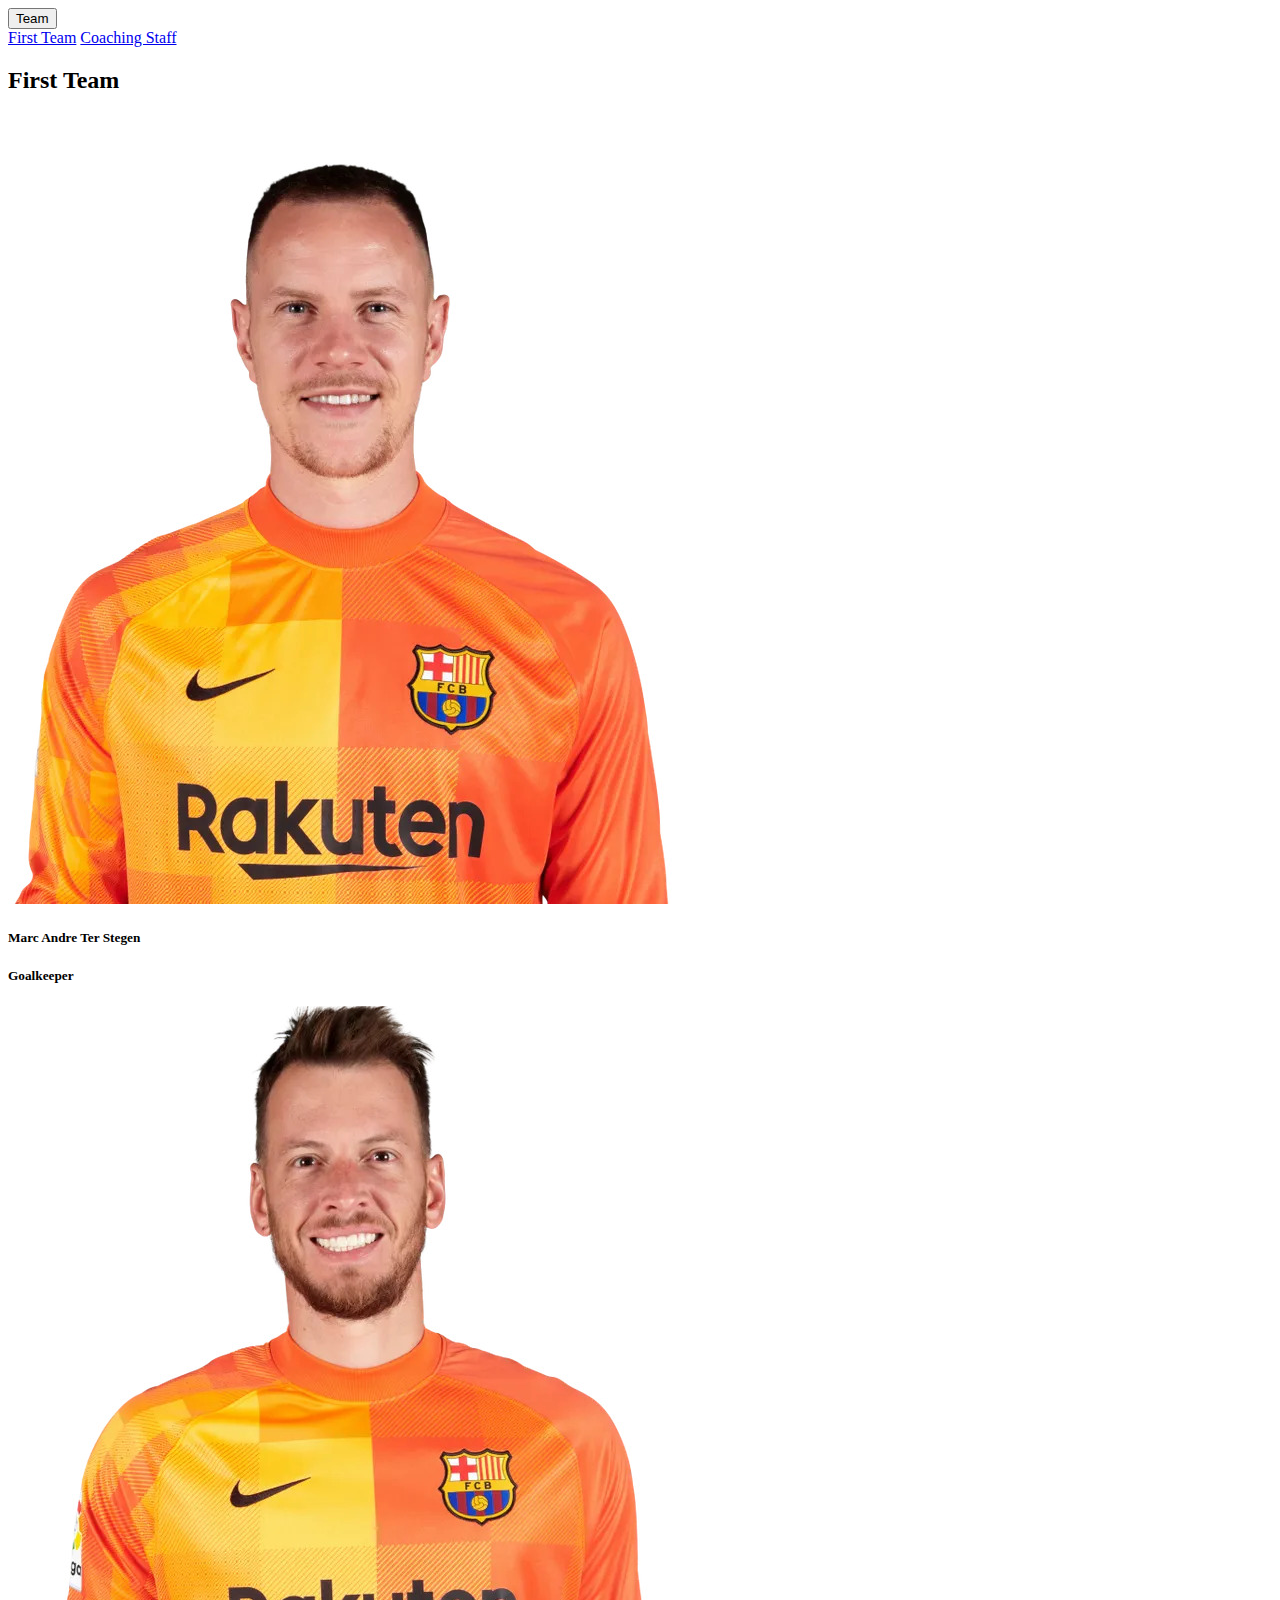
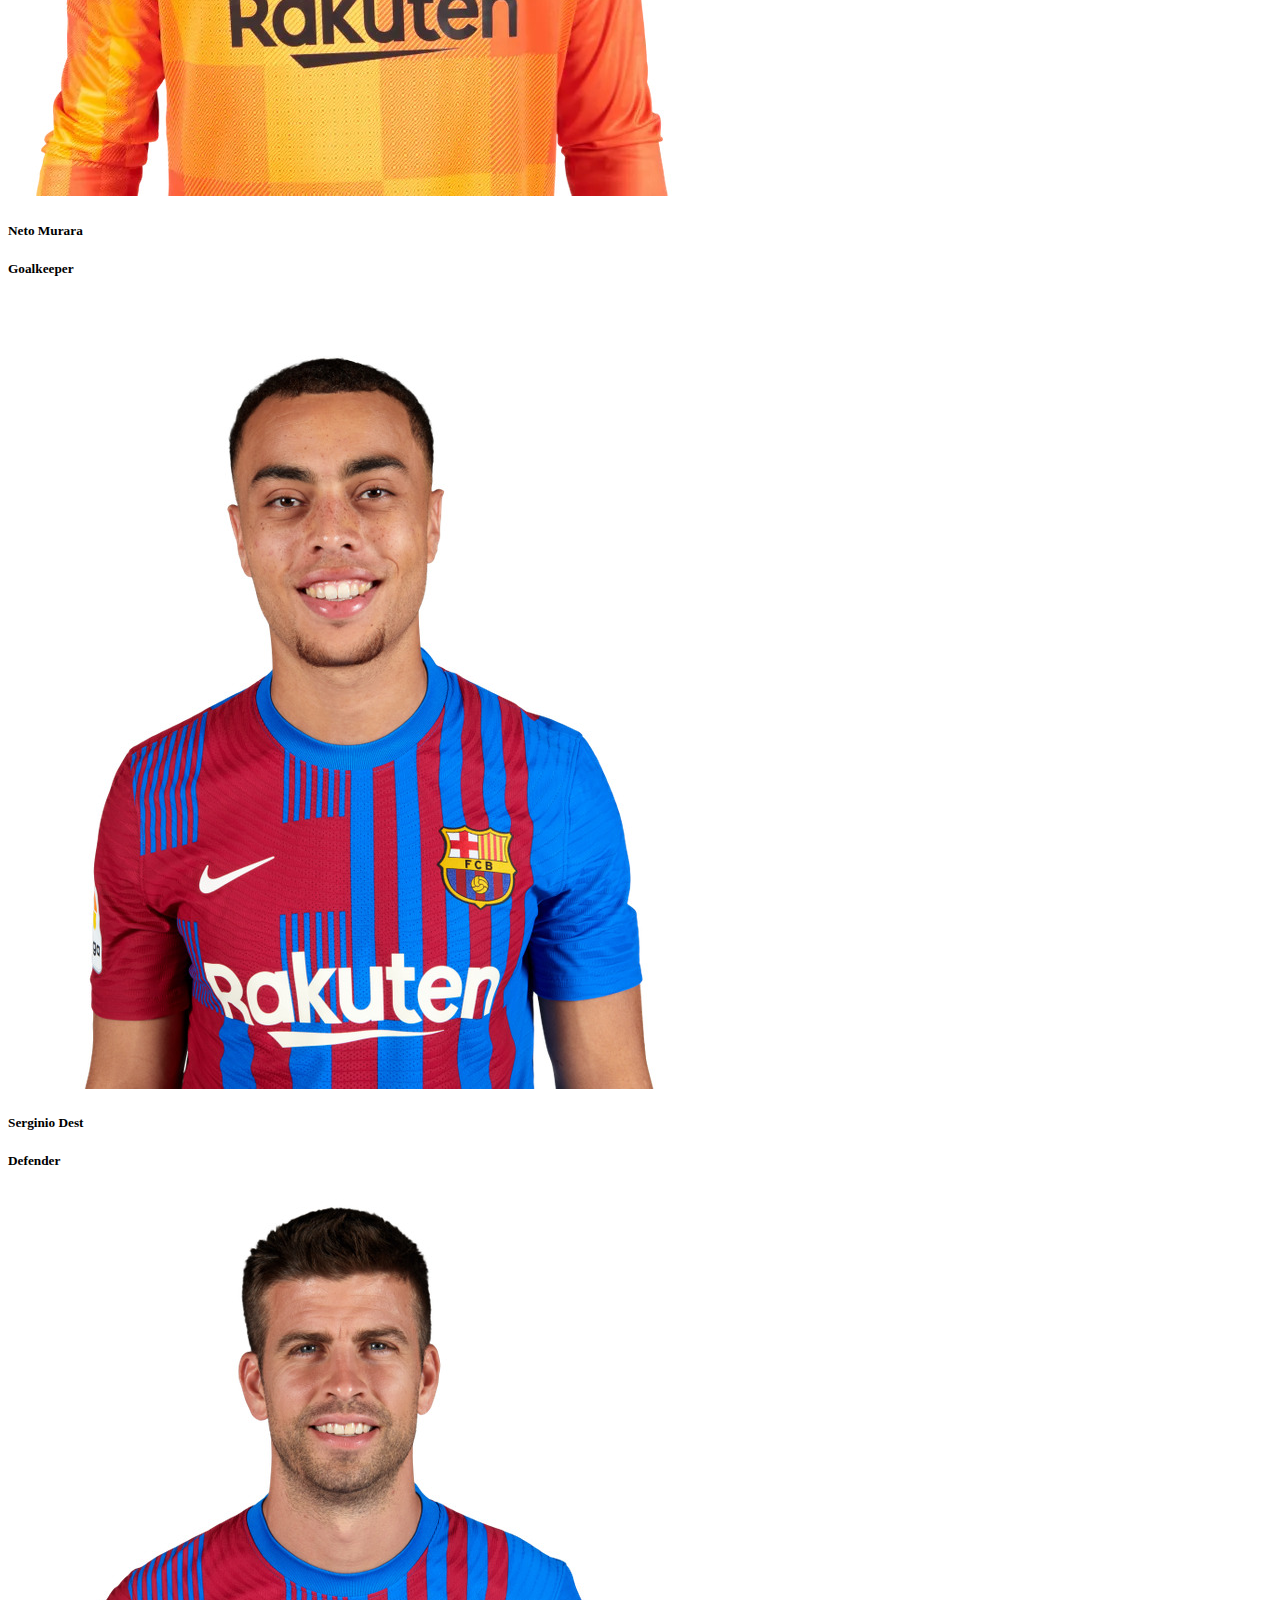
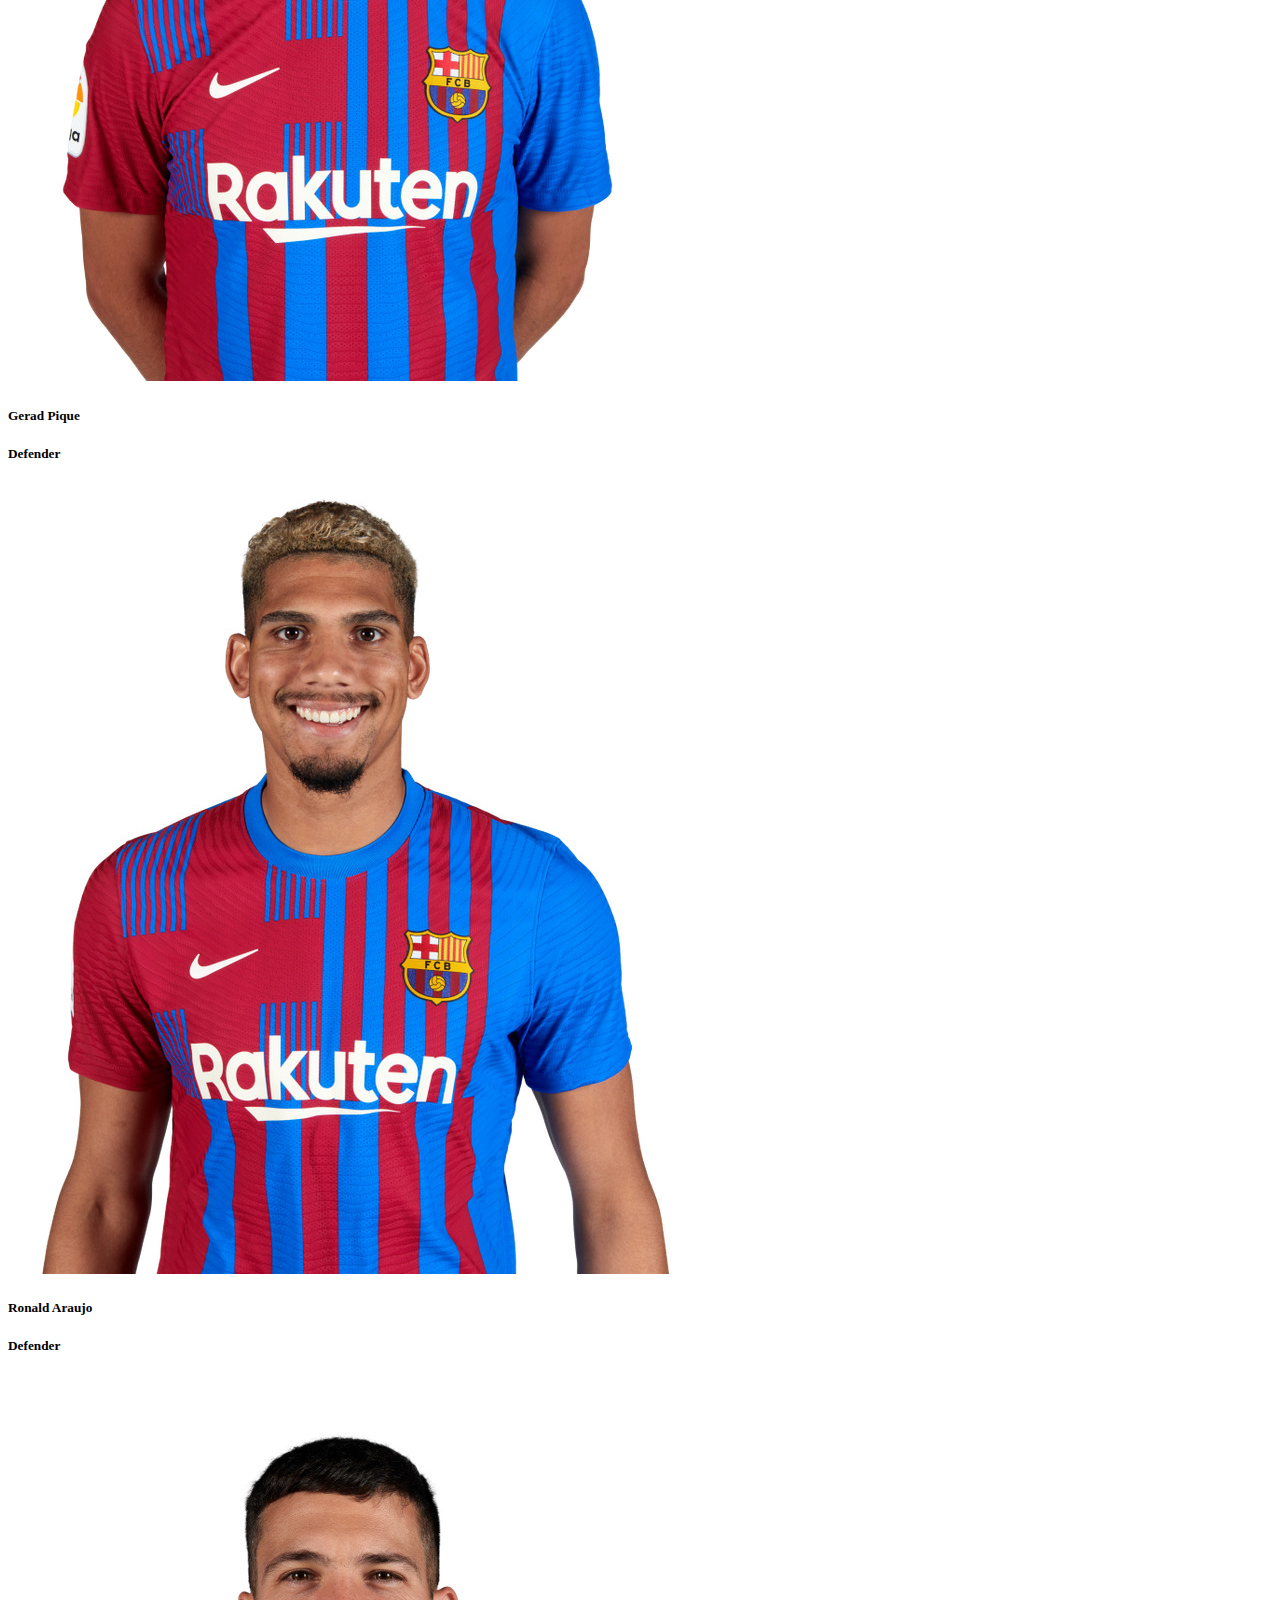
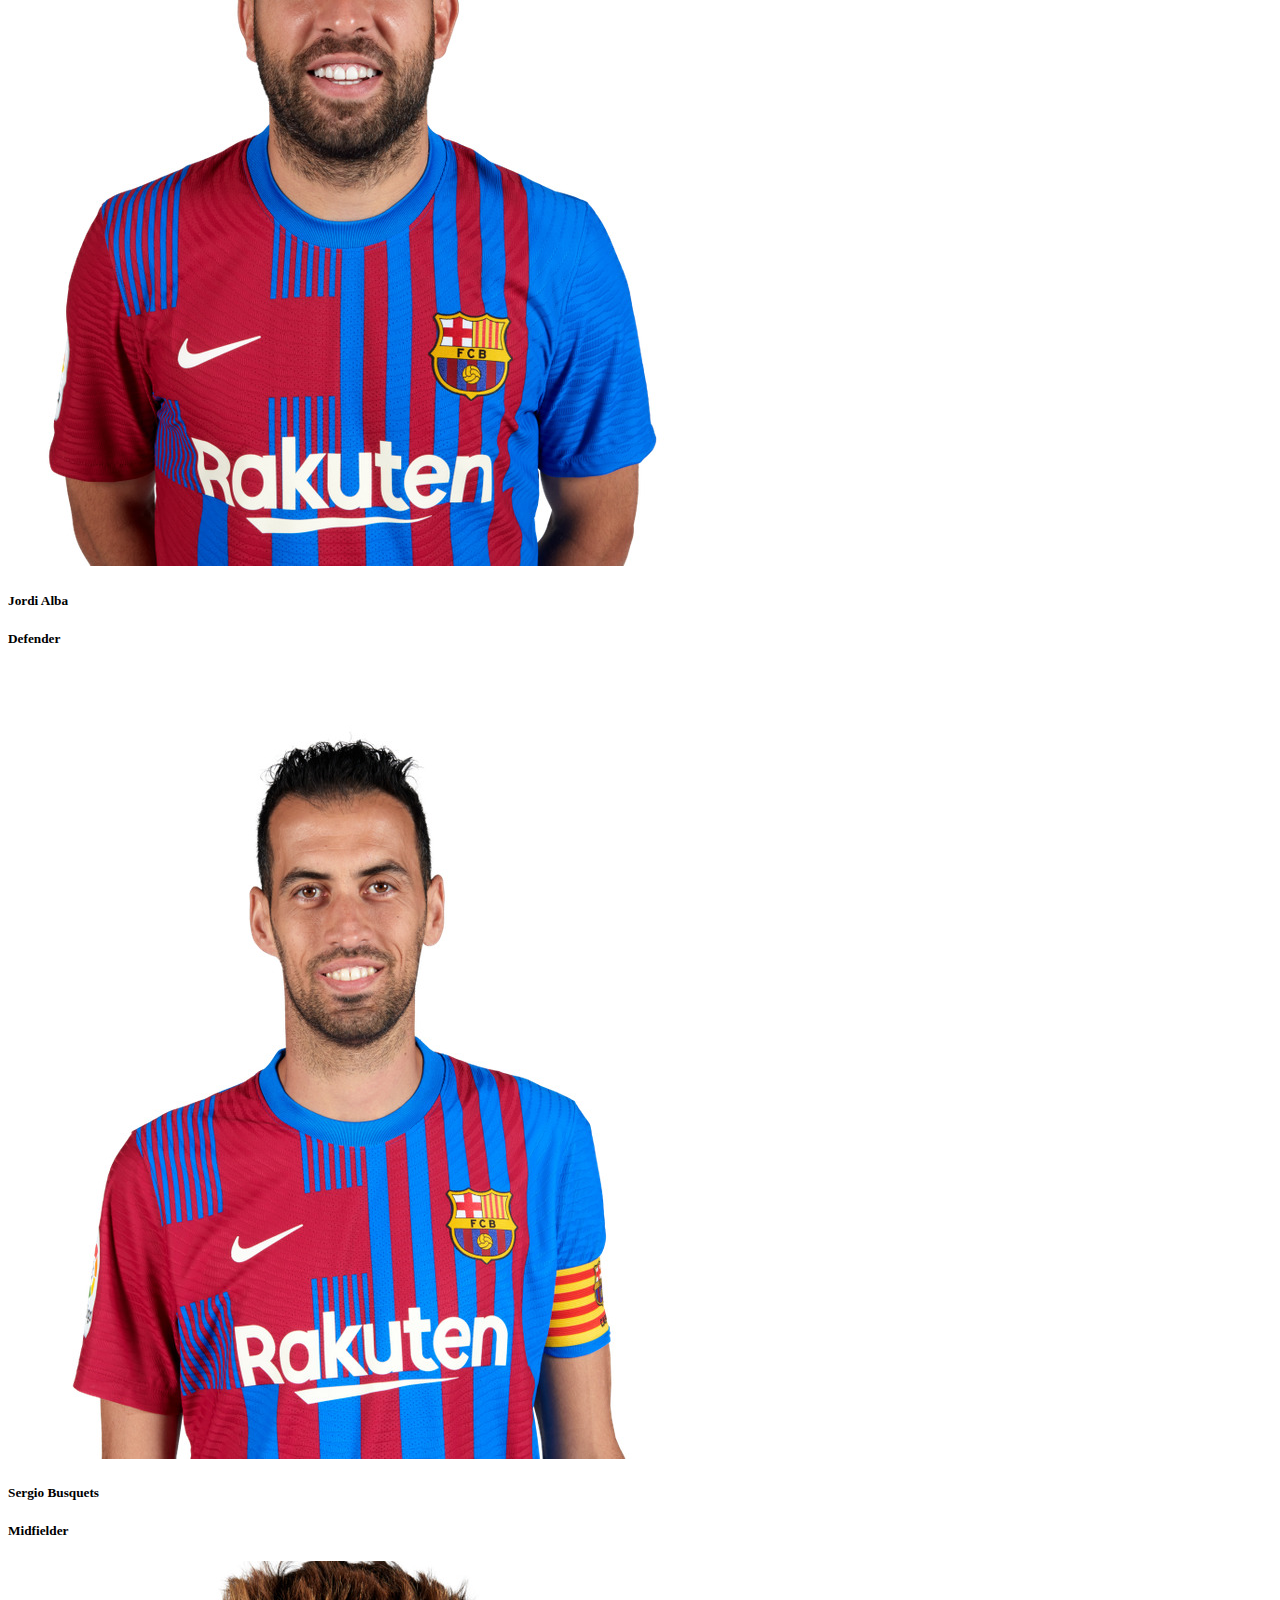
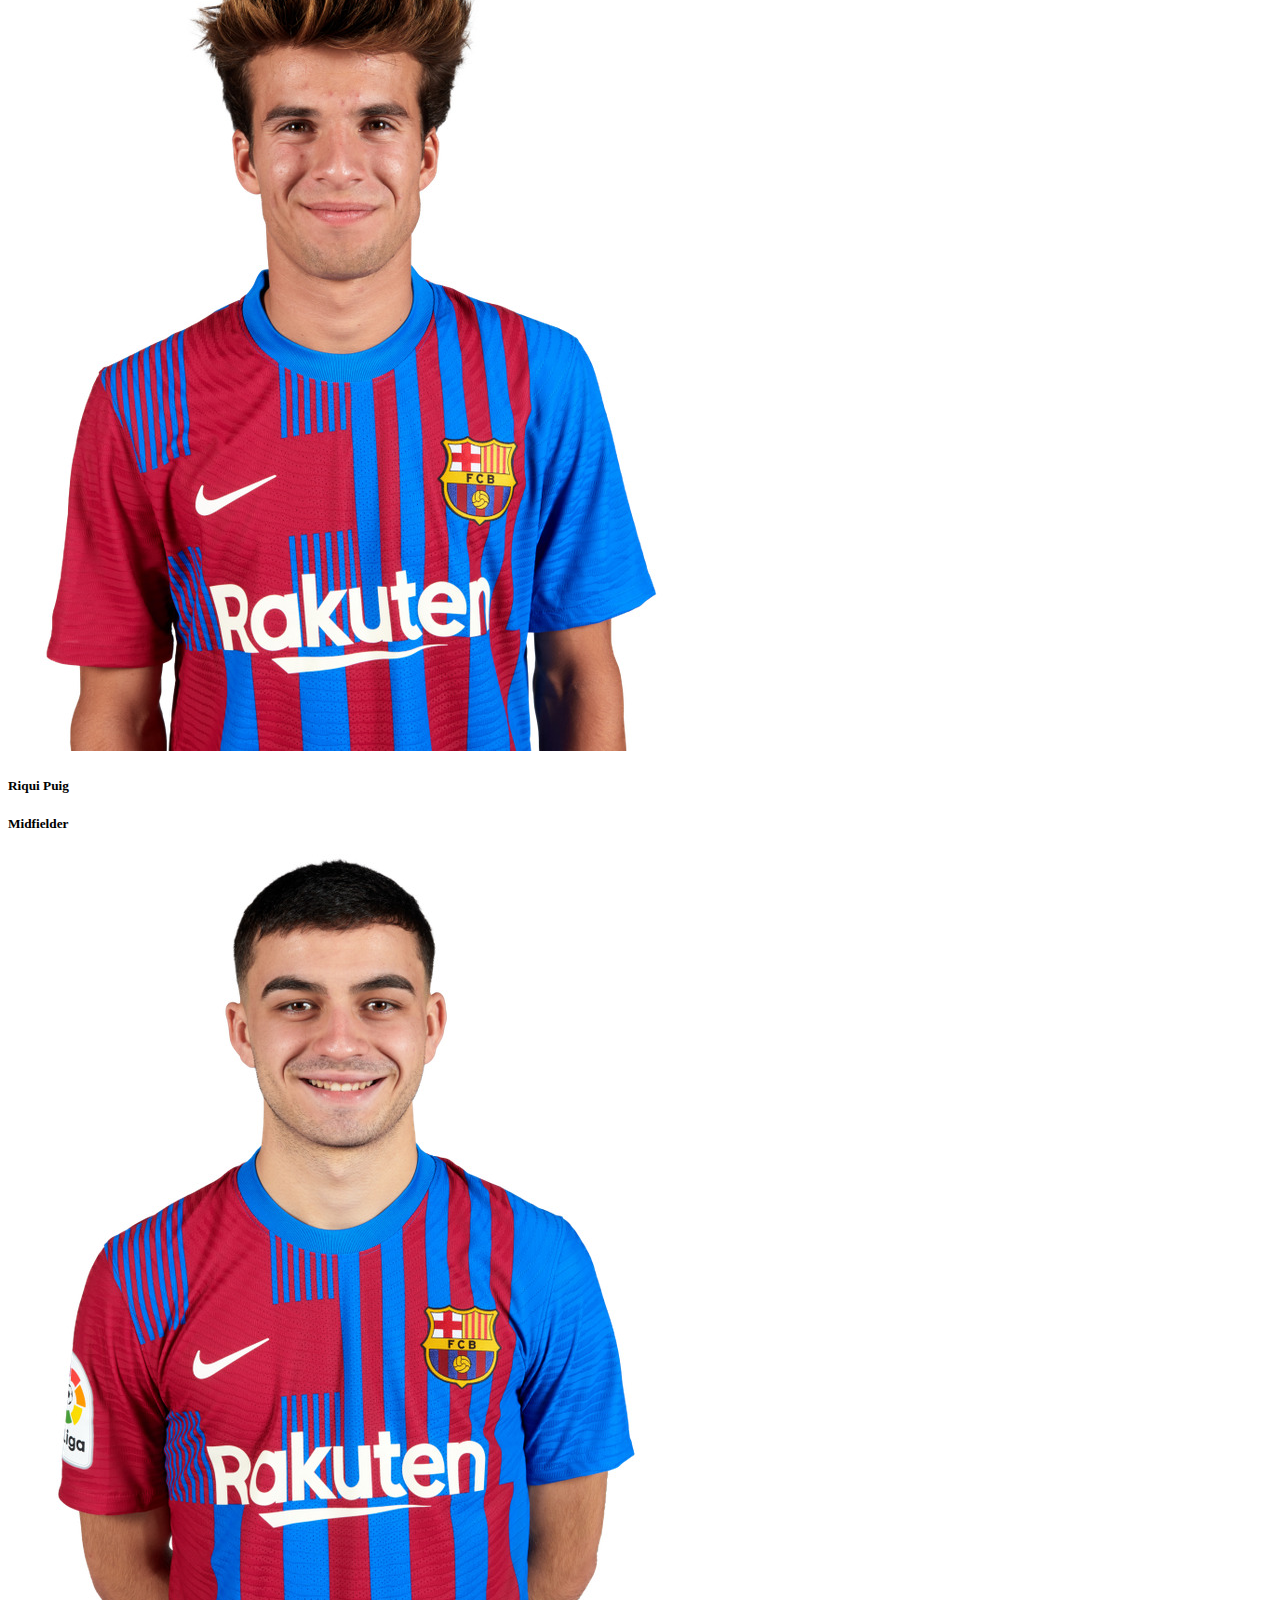
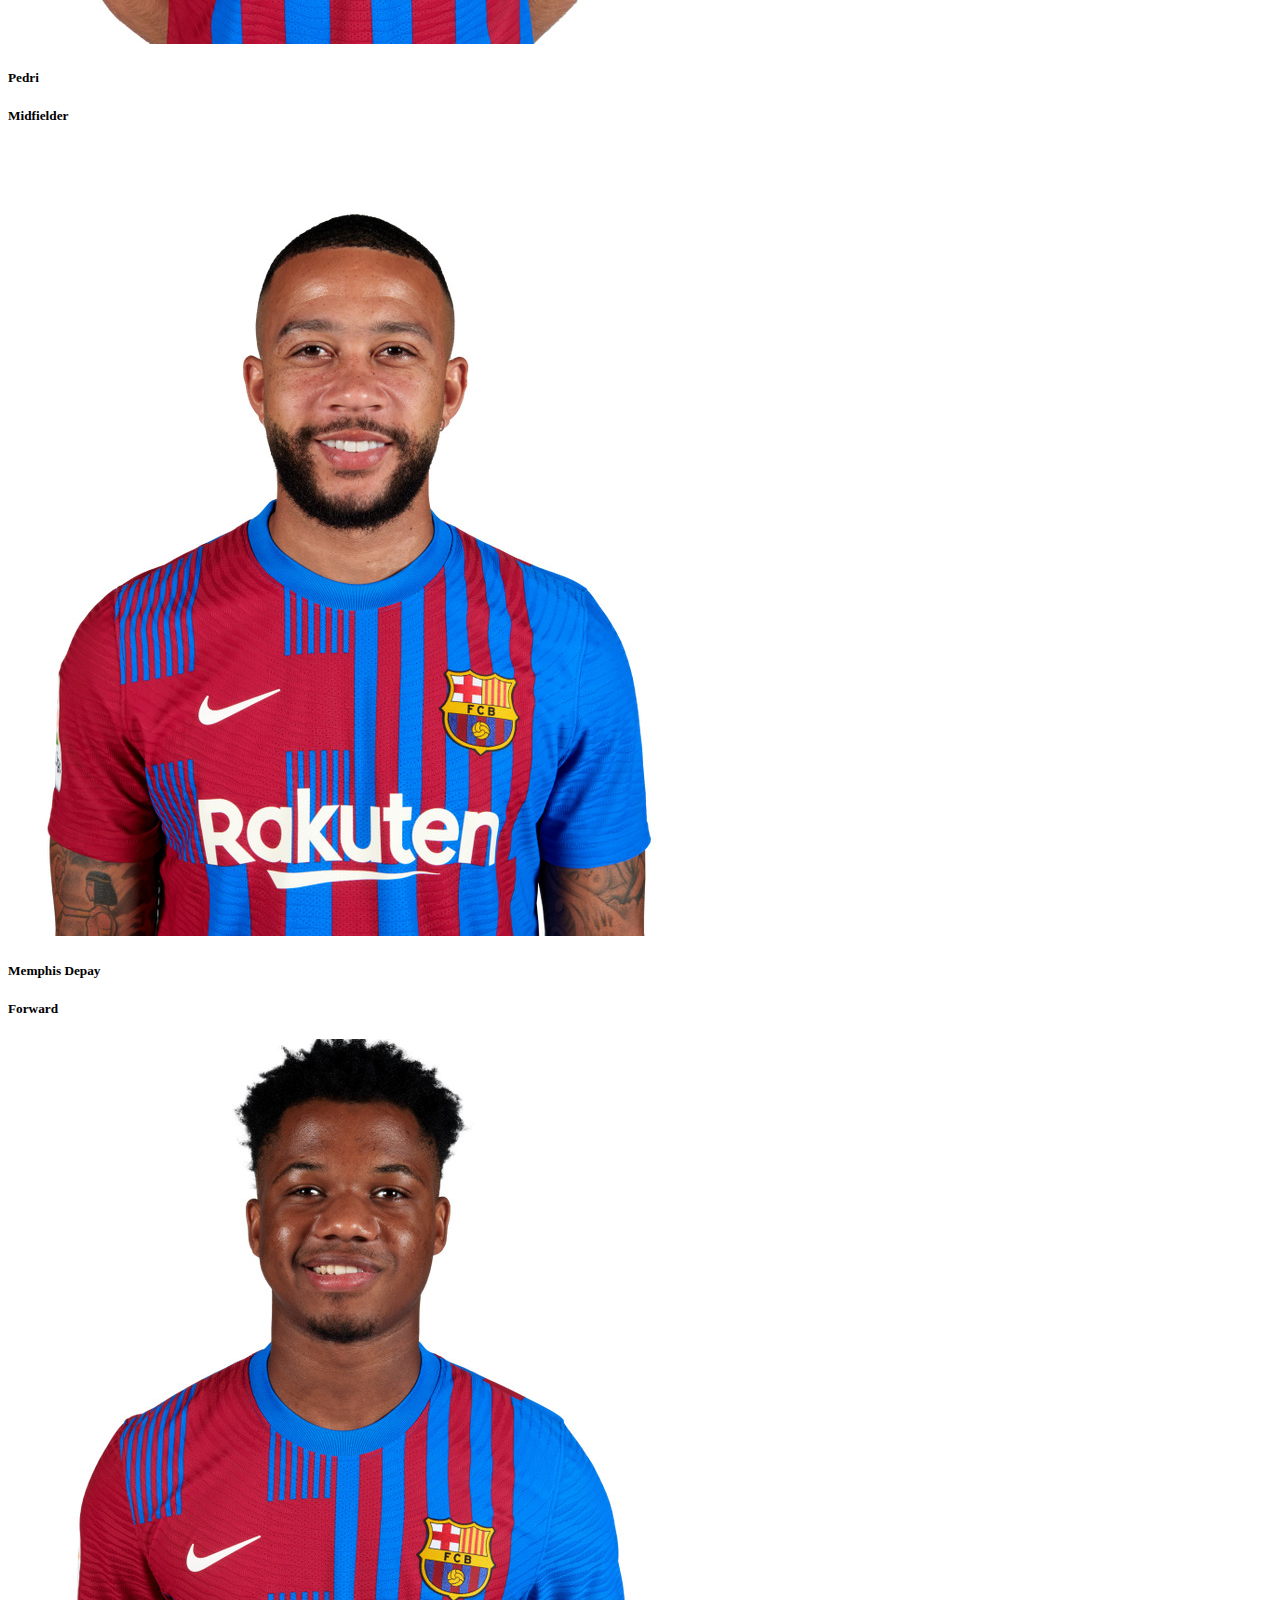
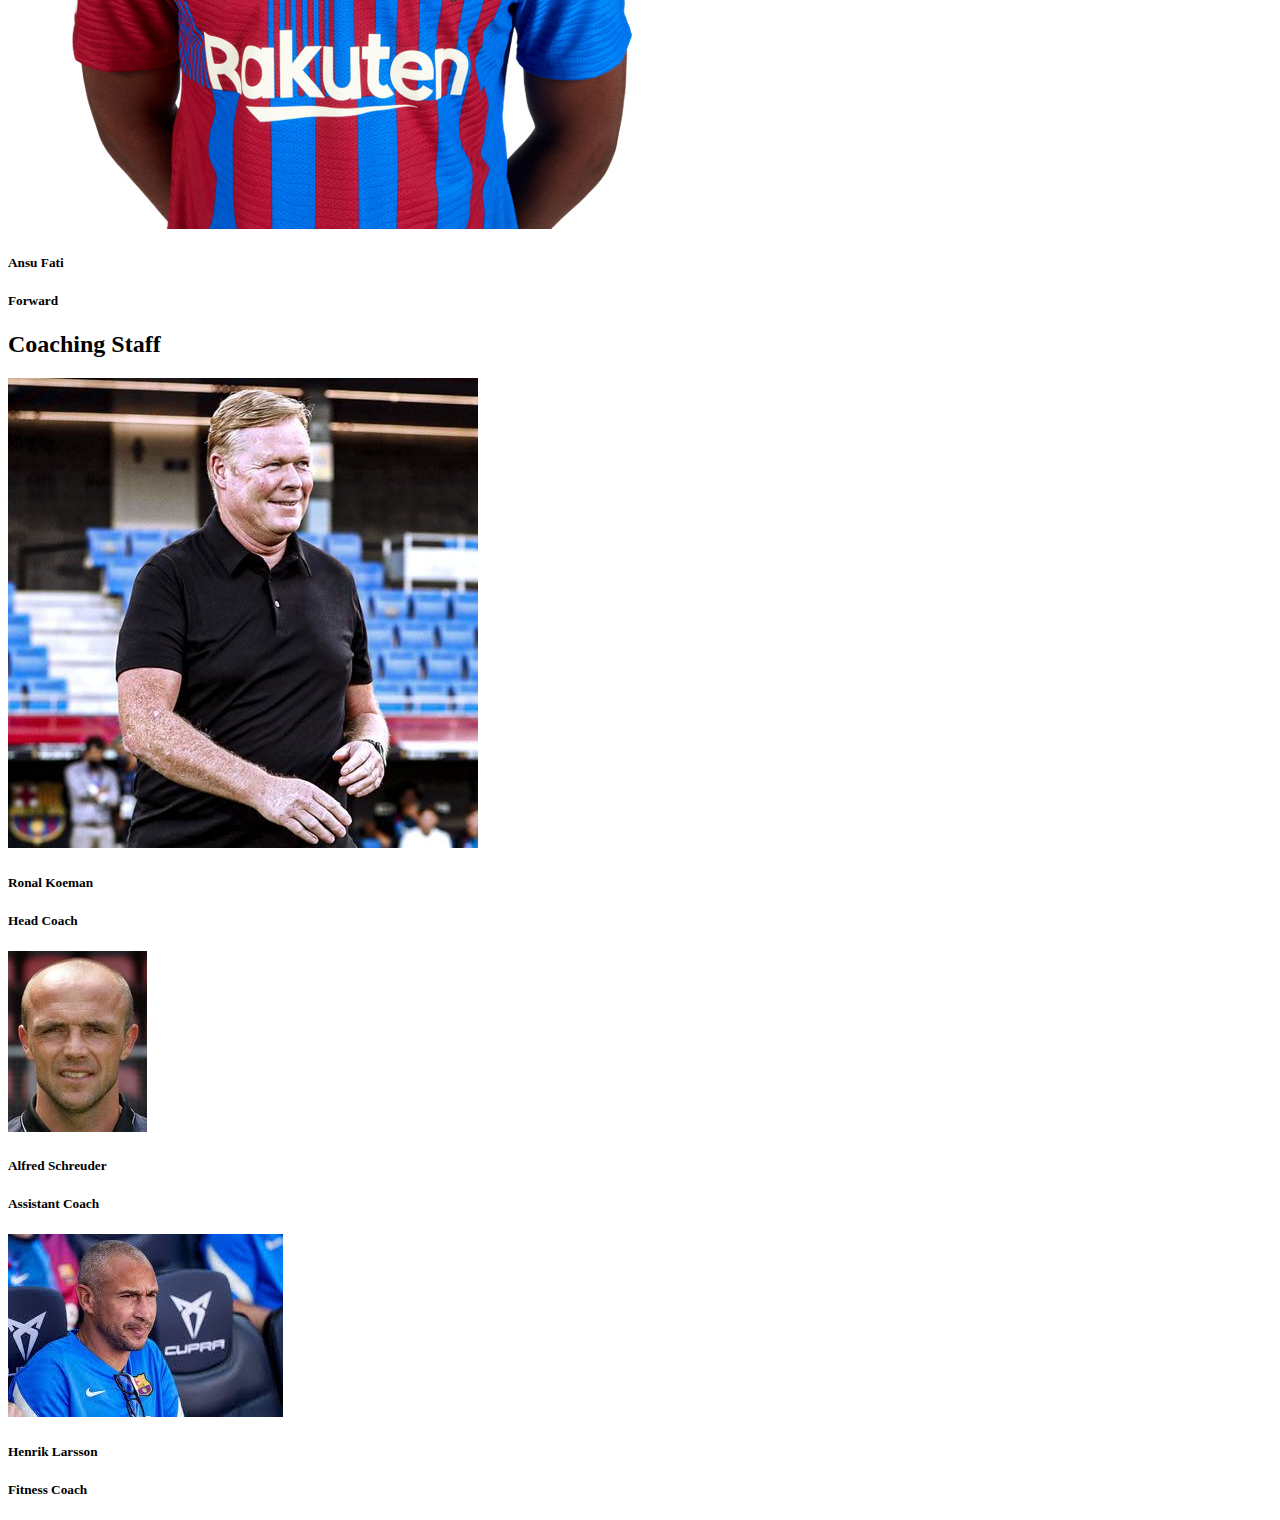
==== Players/players.html @ f84c2f0d "Add files via upload" ====
<!DOCTYPE html>
<!DOCTYPE html>
<html lang="en">
<head>
    <meta charset="UTF-8">
    <meta http-equiv="X-UA-Compatible" content="IE=edge">
    <meta name="viewport" content="width=device-width, initial-scale=1.0">
    <title>Players</title>
    <link rel="stylesheet" href="new.css">
</head>
<body>
    <div class="dropdown">
        <button class="button">Team</button>
        <div class="dropdown-content">
            <a href="#t1">First Team</a>
            <a href="#t2">Coaching Staff</a>
        </div>
    </div>
    <h2 class="top"><a id="t1">First Team</a></h2>
    <div class="players">
        <div class="each-player">
            <img src="images/marc.jpg" class= "img" alt="">
            <h5>Marc Andre Ter Stegen</h5>
            <h5>Goalkeeper</h5>
        </div>
        <div class="each-player">
            <img src="images/neto.jpg" class= "img" alt="">
            <h5>Neto Murara</h5>
            <h5>Goalkeeper</h5>
        </div>
        <div class = "each-player">
            <img src="images/dest.jpg" class= "img" alt="">
            <h5>Serginio Dest</h5>
            <h5>Defender</h5>
        </div>
        <div class = "each-player">
            <img src="images/gerad.jpg" class= "img" alt="">
            <h5>Gerad Pique</h5>
            <h5>Defender</h5>
        </div>
        <div class = "each-player">
            <img src="images/ronald.jpg" class= "img" alt="">
            <h5>Ronald Araujo</h5>
            <h5>Defender</h5>
        </div>
        <div class = "each-player">
            <img src="images/jordi.jpg" class= "img" alt="">
            <h5>Jordi Alba</h5>
            <h5>Defender</h5>
        </div>
        <div class = "each-player">
            <img src="images/sergio.jpg" class= "img" alt="">
            <h5>Sergio Busquets</h5>
            <h5>Midfielder</h5>
        </div>
        <div class = "each-player">
            <img src="images/riqui.jpg" class= "img" alt="">
            <h5>Riqui Puig</h5>
            <h5>Midfielder</h5>
        </div>
        <div class = "each-player">
            <img src="images/pedri.jpg" class= "img" alt="">
            <h5>Pedri</h5>
            <h5>Midfielder</h5>
        </div>
        <div class = "each-player">
            <img src="images/memphis.jpg" class= "img" alt="">
            <h5>Memphis Depay</h5>
            <h5>Forward</h5>
        </div>
        <div class = "each-player">
            <img src="images/ansu.jpg" class= "img" alt="">
            <h5>Ansu Fati</h5>
            <h5>Forward</h5>
        </div>
    </div>
    <h2 class = "bottom"><a id="t2">Coaching Staff</a></h2>
    <div class = "coaching-staff">
        <div class = "each-staff">
            <img src="images/koeman.jpg" class="img"alt="">
            <h5>Ronal Koeman</h5>
            <h5>Head Coach</h5>
        </div>
        <div class = "each-staff">
            <img src="images/alfred.jpg" class="img"alt="">
            <h5>Alfred Schreuder</h5>
            <h5>Assistant Coach</h5>
        </div>
        <div class = "each-staff">
            <img src="images/henrik.jpg" class ="img"alt="">
            <h5>Henrik Larsson</h5>
            <h5>Fitness Coach</h5>
        </div>
    </div>
</body>
</html>
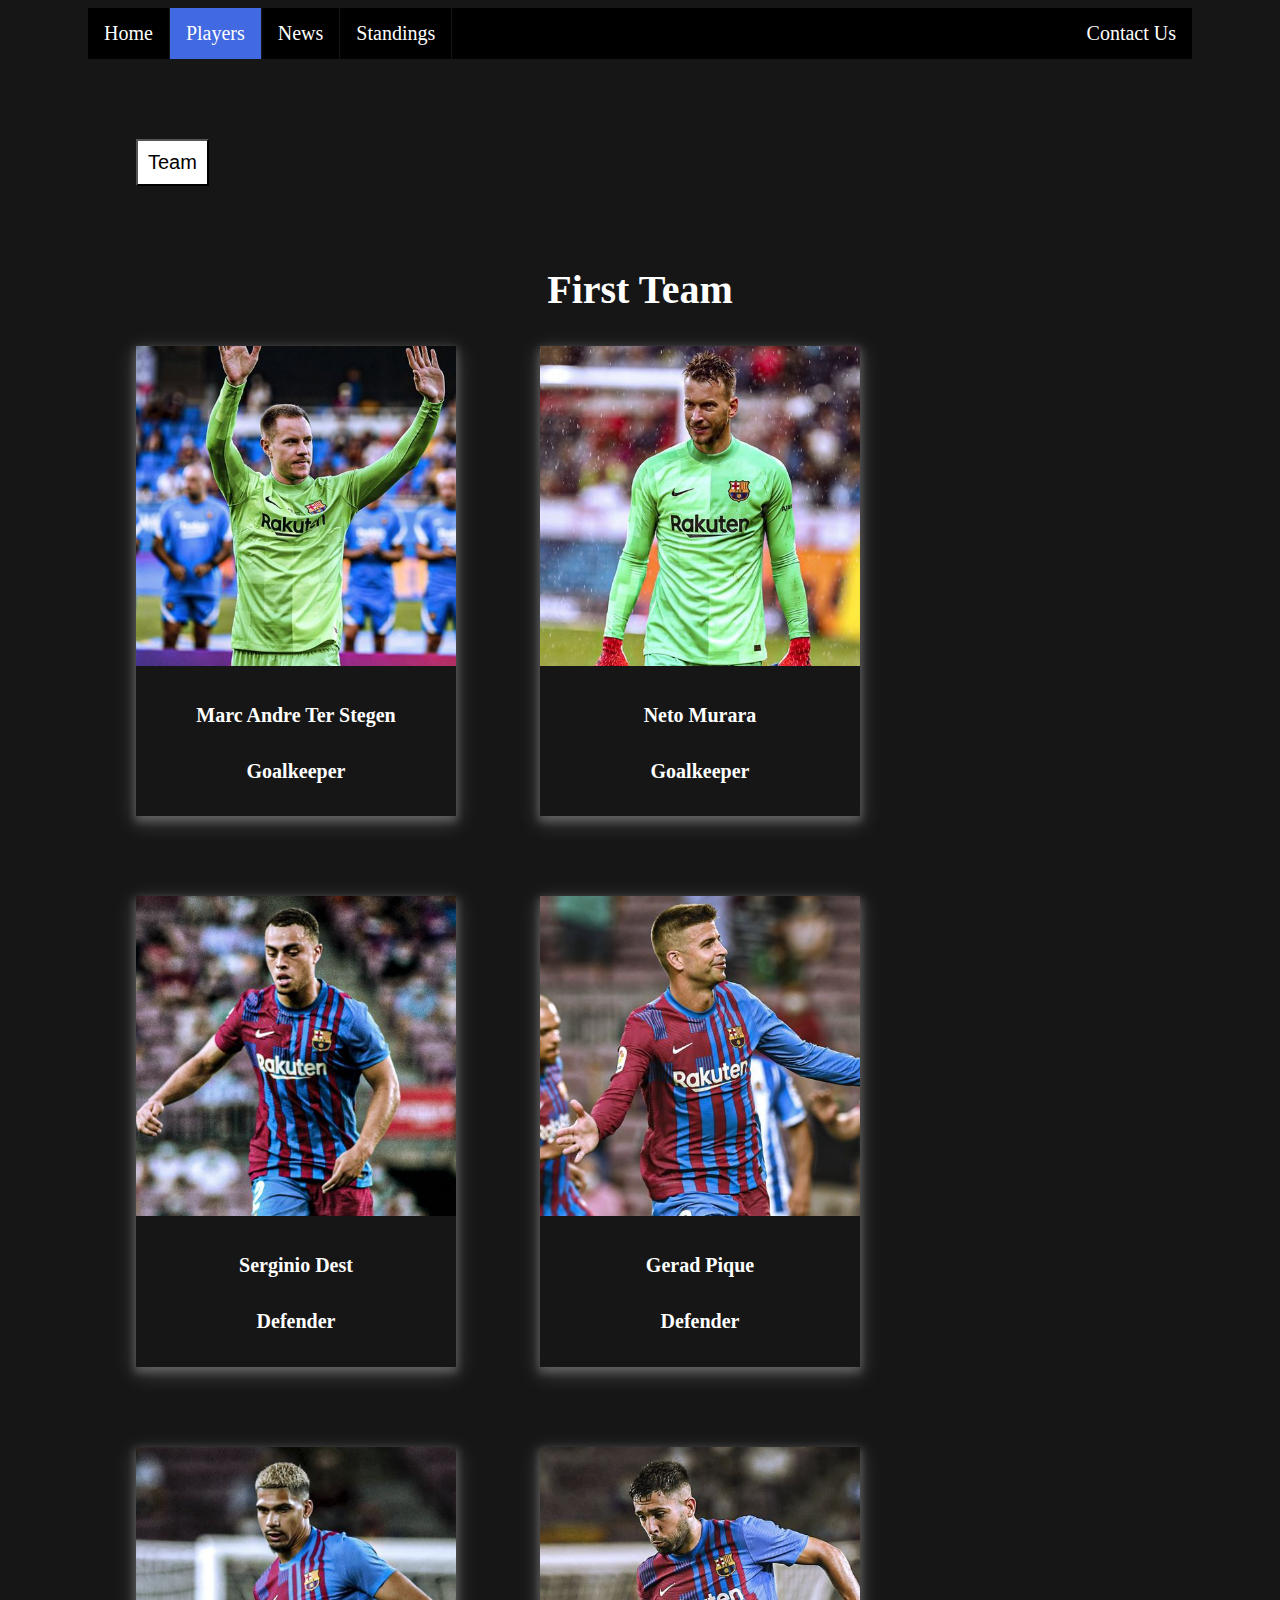
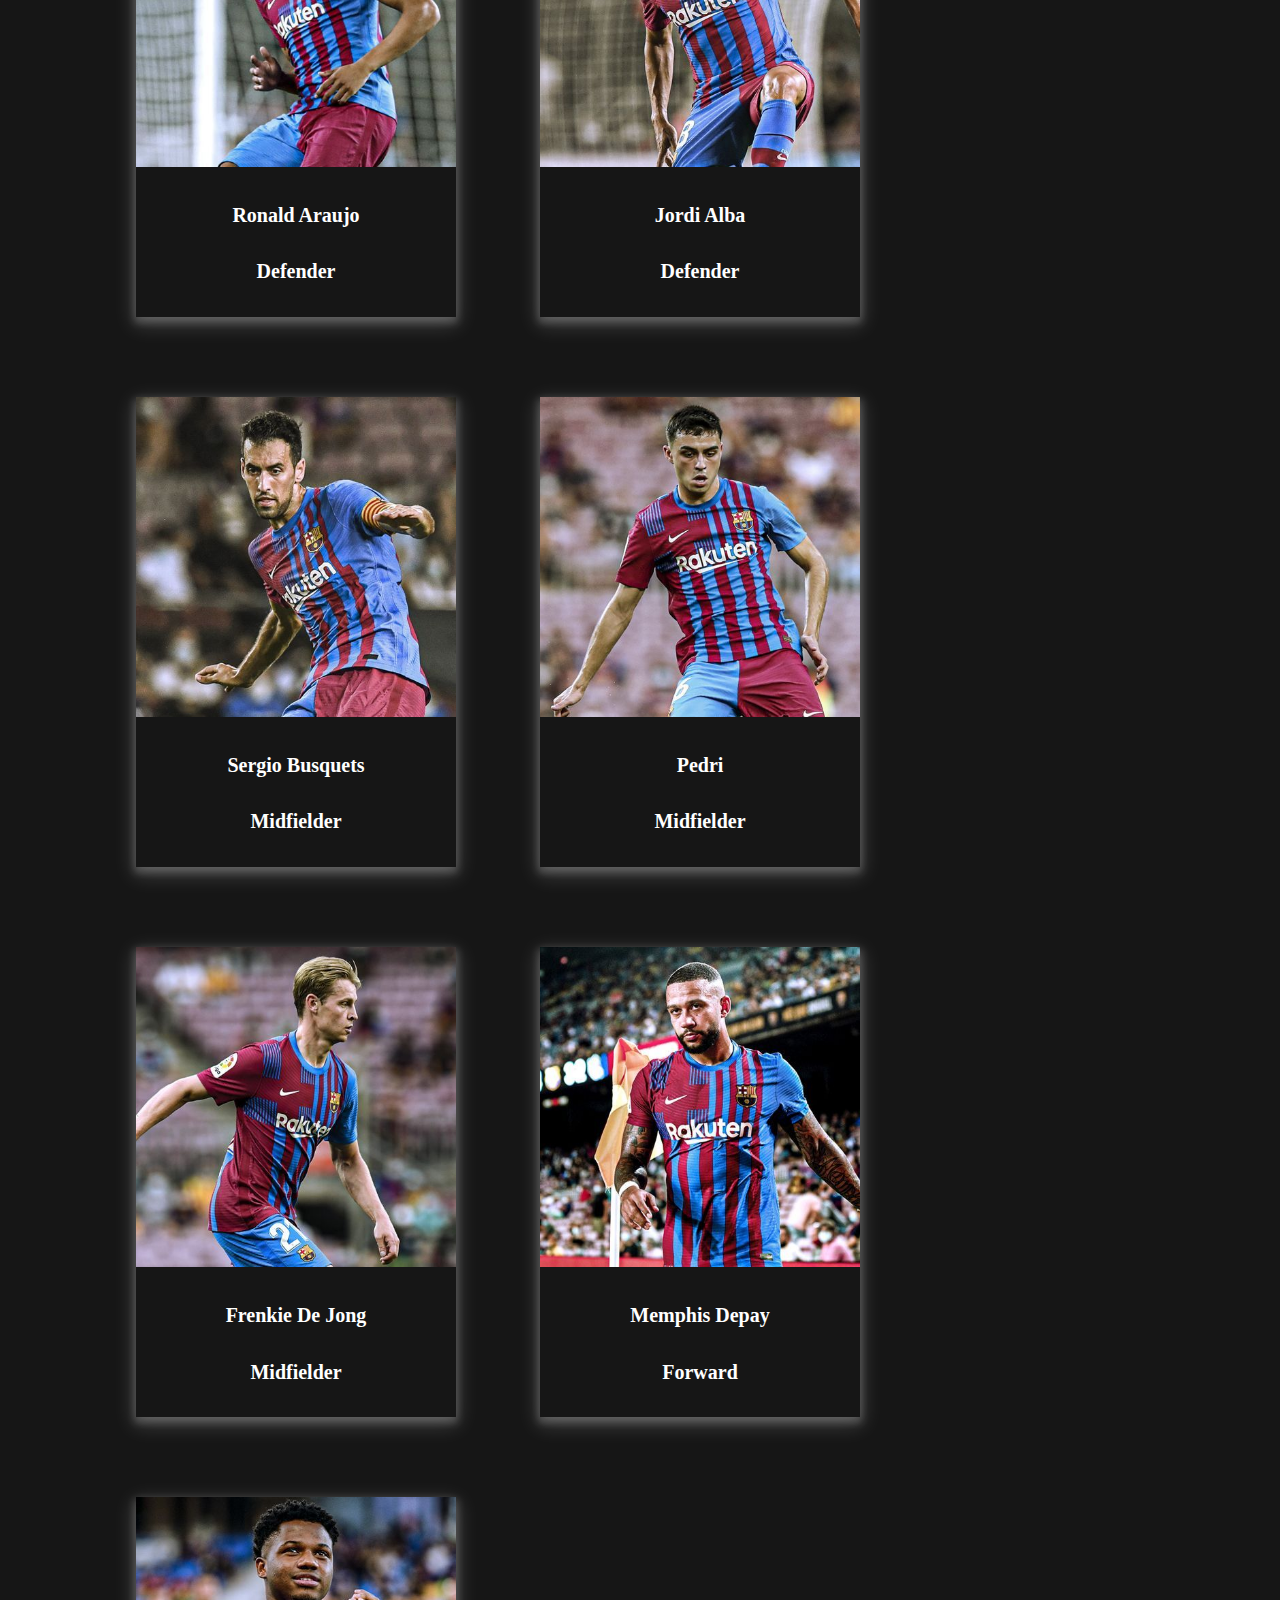
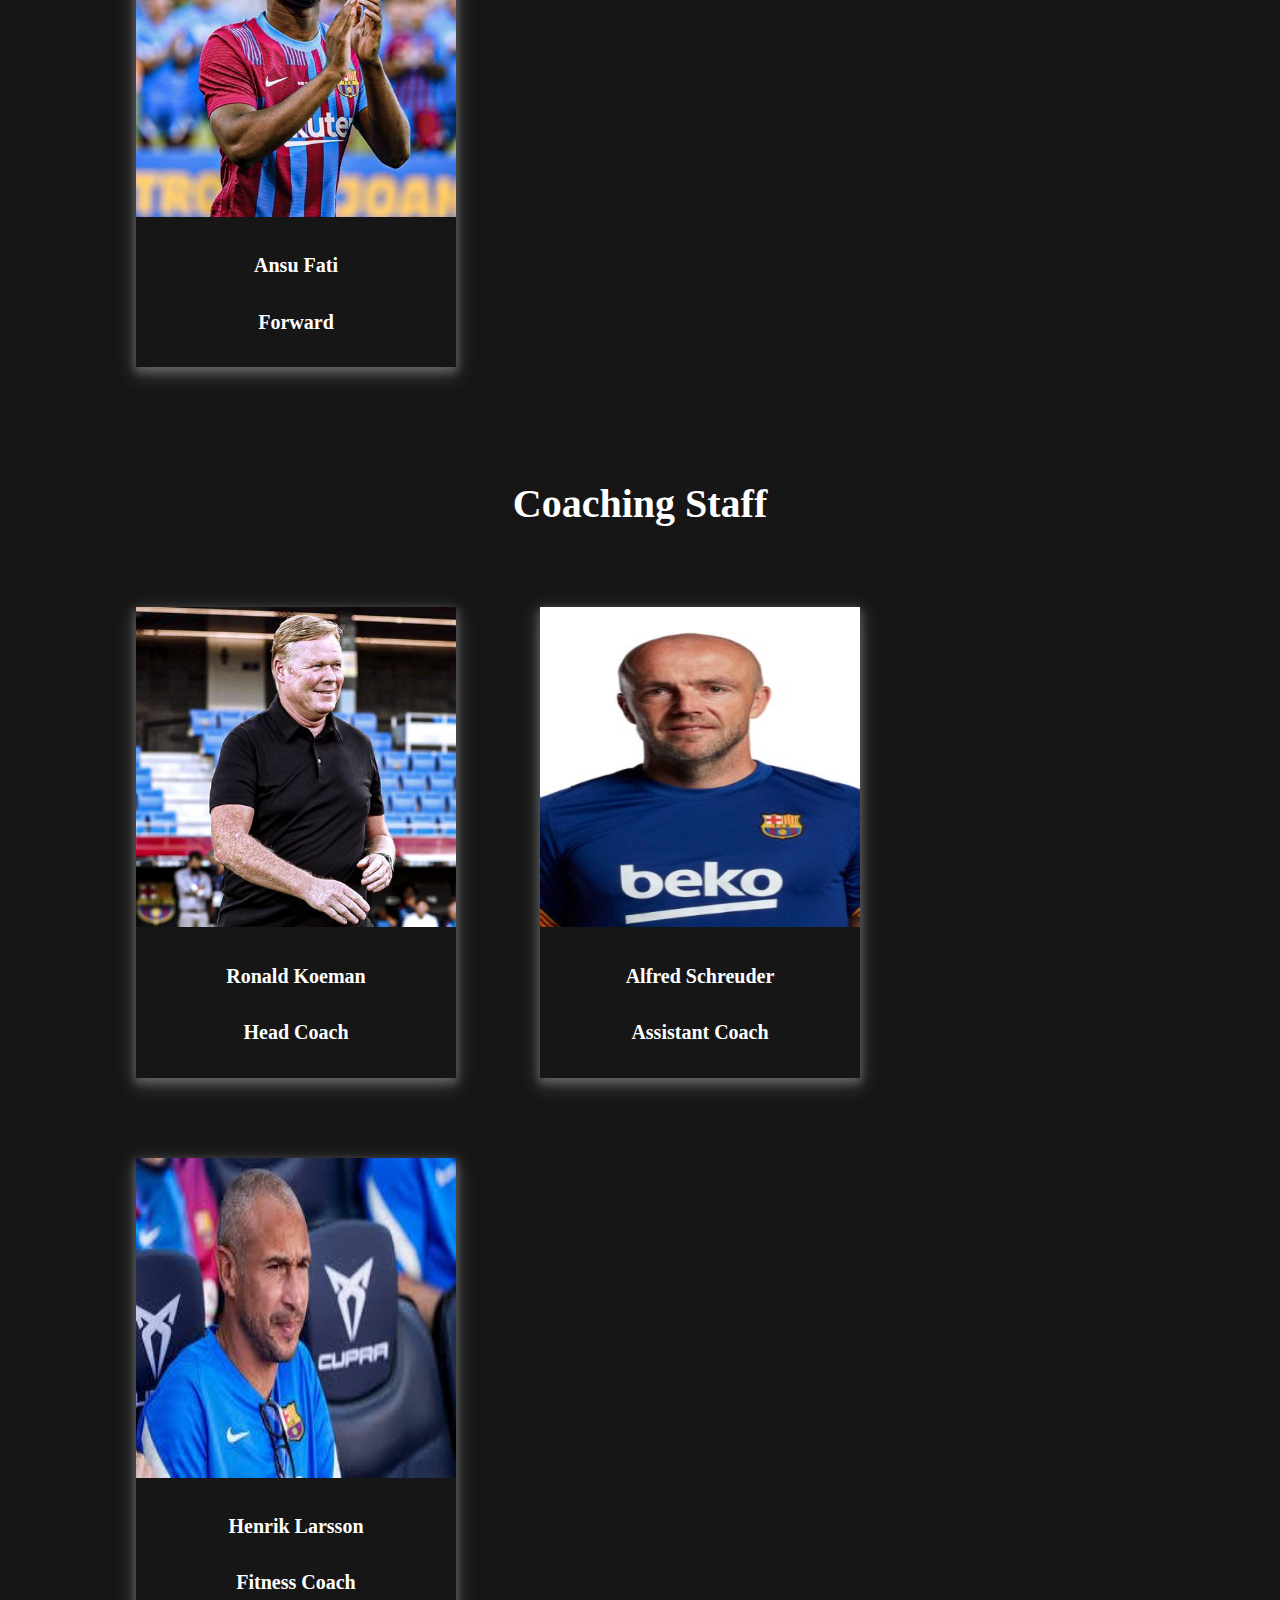
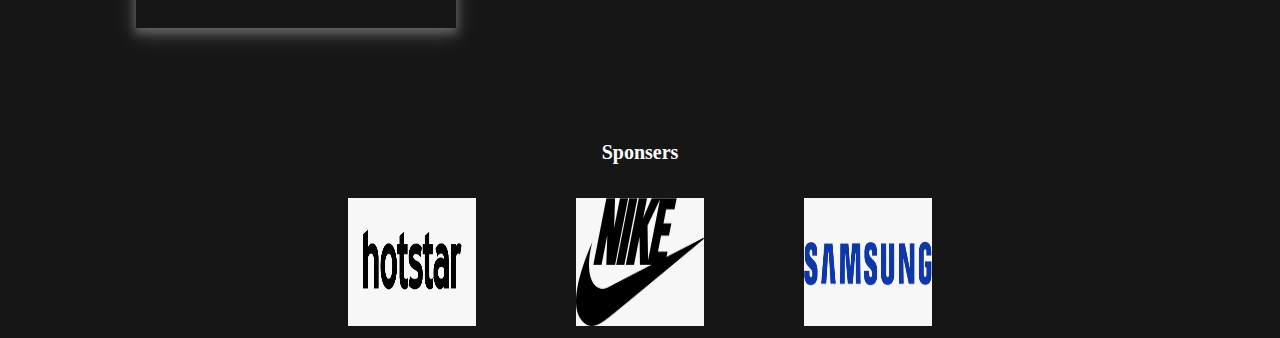
==== commit b88ffb47: "Add files via upload" ====
--- a/Players/players.html
+++ b/Players/players.html
@@ -6,9 +6,18 @@
     <meta http-equiv="X-UA-Compatible" content="IE=edge">
     <meta name="viewport" content="width=device-width, initial-scale=1.0">
     <title>Players</title>
-    <link rel="stylesheet" href="new.css">
+    <link rel="stylesheet" href="players.css">
 </head>
 <body>
+    <div class = "nav-bar">
+        <ul>
+            <li><a href="#home">Home</a></li>
+            <li><a class = "active" href="#players">Players</a></li>
+            <li><a href="#news">News</a></li>
+            <li><a href="#standings">Standings</a></li>
+            <li style="float:right"><a href="#contact">Contact Us</a></li>
+        </ul>
+    </div>
     <div class="dropdown">
         <button class="button">Team</button>
         <div class="dropdown-content">
@@ -19,57 +28,57 @@
     <h2 class="top"><a id="t1">First Team</a></h2>
     <div class="players">
         <div class="each-player">
-            <img src="images/marc.jpg" class= "img" alt="">
+            <img src="images/ter_stegen2.png.jpg" class= "img" alt="">
             <h5>Marc Andre Ter Stegen</h5>
             <h5>Goalkeeper</h5>
         </div>
         <div class="each-player">
-            <img src="images/neto.jpg" class= "img" alt="">
+            <img src="images/neto2.png.jpg" class= "img" alt="">
             <h5>Neto Murara</h5>
             <h5>Goalkeeper</h5>
         </div>
         <div class = "each-player">
-            <img src="images/dest.jpg" class= "img" alt="">
+            <img src="images/dest2.png.jpg" class= "img" alt="">
             <h5>Serginio Dest</h5>
             <h5>Defender</h5>
         </div>
         <div class = "each-player">
-            <img src="images/gerad.jpg" class= "img" alt="">
+            <img src="images/gerad2.png.jpg" class= "img" alt="">
             <h5>Gerad Pique</h5>
             <h5>Defender</h5>
         </div>
         <div class = "each-player">
-            <img src="images/ronald.jpg" class= "img" alt="">
+            <img src="images/araujo2.png.jpg" class= "img" alt="">
             <h5>Ronald Araujo</h5>
             <h5>Defender</h5>
         </div>
         <div class = "each-player">
-            <img src="images/jordi.jpg" class= "img" alt="">
+            <img src="images/alba2.png.jpg" class= "img" alt="">
             <h5>Jordi Alba</h5>
             <h5>Defender</h5>
         </div>
         <div class = "each-player">
-            <img src="images/sergio.jpg" class= "img" alt="">
+            <img src="images/sergio2.jpg" class= "img" alt="">
             <h5>Sergio Busquets</h5>
             <h5>Midfielder</h5>
         </div>
         <div class = "each-player">
-            <img src="images/riqui.jpg" class= "img" alt="">
-            <h5>Riqui Puig</h5>
-            <h5>Midfielder</h5>
-        </div>
-        <div class = "each-player">
-            <img src="images/pedri.jpg" class= "img" alt="">
+            <img src="images/pedri2.jpg" class= "img" alt="">
             <h5>Pedri</h5>
             <h5>Midfielder</h5>
         </div>
         <div class = "each-player">
-            <img src="images/memphis.jpg" class= "img" alt="">
+            <img src="images/DE_JONG2.jpg" class= "img" alt="">
+            <h5>Frenkie De Jong</h5>
+            <h5>Midfielder</h5>
+        </div>
+        <div class = "each-player">
+            <img src="images/depay2.jpg" class= "img" alt="">
             <h5>Memphis Depay</h5>
             <h5>Forward</h5>
         </div>
         <div class = "each-player">
-            <img src="images/ansu.jpg" class= "img" alt="">
+            <img src="images/ansu2.jpg" class= "img" alt="">
             <h5>Ansu Fati</h5>
             <h5>Forward</h5>
         </div>
@@ -78,11 +87,11 @@
     <div class = "coaching-staff">
         <div class = "each-staff">
             <img src="images/koeman.jpg" class="img"alt="">
-            <h5>Ronal Koeman</h5>
+            <h5>Ronald Koeman</h5>
             <h5>Head Coach</h5>
         </div>
         <div class = "each-staff">
-            <img src="images/alfred.jpg" class="img"alt="">
+            <img src="images/alfred2.jpg" class="img"alt="">
             <h5>Alfred Schreuder</h5>
             <h5>Assistant Coach</h5>
         </div>
@@ -92,5 +101,12 @@
             <h5>Fitness Coach</h5>
         </div>
     </div>
+
+    <div class = "sponsers">
+        <h5>Sponsers</h5>
+        <img src="images/Hotstar.jpeg" class ="img_2"alt="">
+        <img src="images/Nike.jpeg" class ="img_2"alt="">
+        <img src="images/Samsung.jpeg" class ="img_2"alt="">
+    </div>
 </body>
 </html>--- a/Players/players.css
+++ b/Players/players.css
@@ -0,0 +1,158 @@
+
+*{
+  background-color: #161616;
+}
+
+h5{
+    color: #FFFFFF;
+    font-size: 1.25rem;
+    font-family: "Lucida Console";
+    text-align: center;
+}
+
+.each-player{
+    display:inline-block;
+    margin-left: 5rem;
+    margin-bottom: 5rem;
+    box-shadow: 0 4px 8px 2px rgba(255, 255, 255, 0.2), 0 6px 20px 2px rgba(255, 255, 255, 0.19);
+}
+.each-player:hover{
+    text-shadow: 2px 2px 4px white;
+    box-shadow:-10px 10px 5px grey;
+}
+
+.img{
+    height: 20rem;
+    width: 20rem;
+
+}
+.players{
+    margin-left: 3rem;
+    margin-right: 3rem;
+}
+
+.top{
+    text-align: center;
+    margin-top: 5rem; 
+    font-size: 2.5rem;
+    color: white;
+}
+
+.bottom{
+    text-align: center;
+    font-size: 2.5rem;
+    margin-bottom: 5rem;
+    color: white; 
+}
+
+.each-staff{
+    display:inline-block;
+    margin-left: 5rem;
+    margin-bottom: 5rem;
+    box-shadow: 0 4px 8px 2px rgba(255, 255, 255, 0.2), 0 6px 20px 2px rgba(255, 255, 255, 0.19); 
+}
+
+.each-staff:hover{
+    text-shadow: 2px 2px 4px white;
+    box-shadow:-10px 10px 5px grey; 
+}
+
+.coaching-staff{
+    margin-left: 3rem;
+    margin-right: 3rem;
+}
+
+.dropdown {
+    display: inline-block;
+    position: relative;
+    font-size: medium;
+}
+.dropdown-content {
+    display: none;
+    position: absolute;
+    min-width: 160px;
+    overflow: auto;
+    box-shadow: 0px 10px 10px 0px rgba(255, 255, 255, 0.4);
+    margin-left: 8rem;
+    margin-right: 3rem;
+     
+}
+.dropdown:hover .dropdown-content {
+    display: block;
+}
+.dropdown-content a {
+    display: block;
+    color:white;
+    padding: 5px;
+    font-size: 1.25rem;
+    text-decoration: none;
+}
+.dropdown-content a:hover {
+    color: #FFFFFF;
+    background-color: grey;
+}
+
+.button{
+    color :black;
+    background-color: white;
+    margin-left: 8rem;
+    margin-right: 3rem;
+    font-size: 1.25rem;
+    padding: 10px;
+}
+.text{
+    color: white;
+}
+
+.img_2{
+    display:inline-block;
+    margin-left: 3rem;
+    margin-right: 3rem;
+    height: 8rem;
+    width: 8rem;
+}
+
+.sponsers{
+    text-align: center;
+}
+.nav-bar{
+    margin-right: 5rem;
+    margin-left: 5rem;
+    margin-bottom: 5rem;
+}
+
+ul{
+    list-style-type: none;
+    margin: 0;
+    padding: 0;
+    overflow: hidden;
+    background-color: black;
+}
+
+li{
+    float: left;
+    border-right: 1px solid #161616;
+    background-color: black;
+}
+
+li:last-child{
+    border-right: none;
+}
+
+li a{
+    display: block;
+    font-size: 1.25rem;
+    color: #FFFFFF;
+    background-color: black;
+    text-align: center;
+    padding: 14px 16px;
+    text-decoration: none;
+}
+
+
+.active{
+    background-color: royalblue;
+}
+ .last{
+     float: right;
+ }